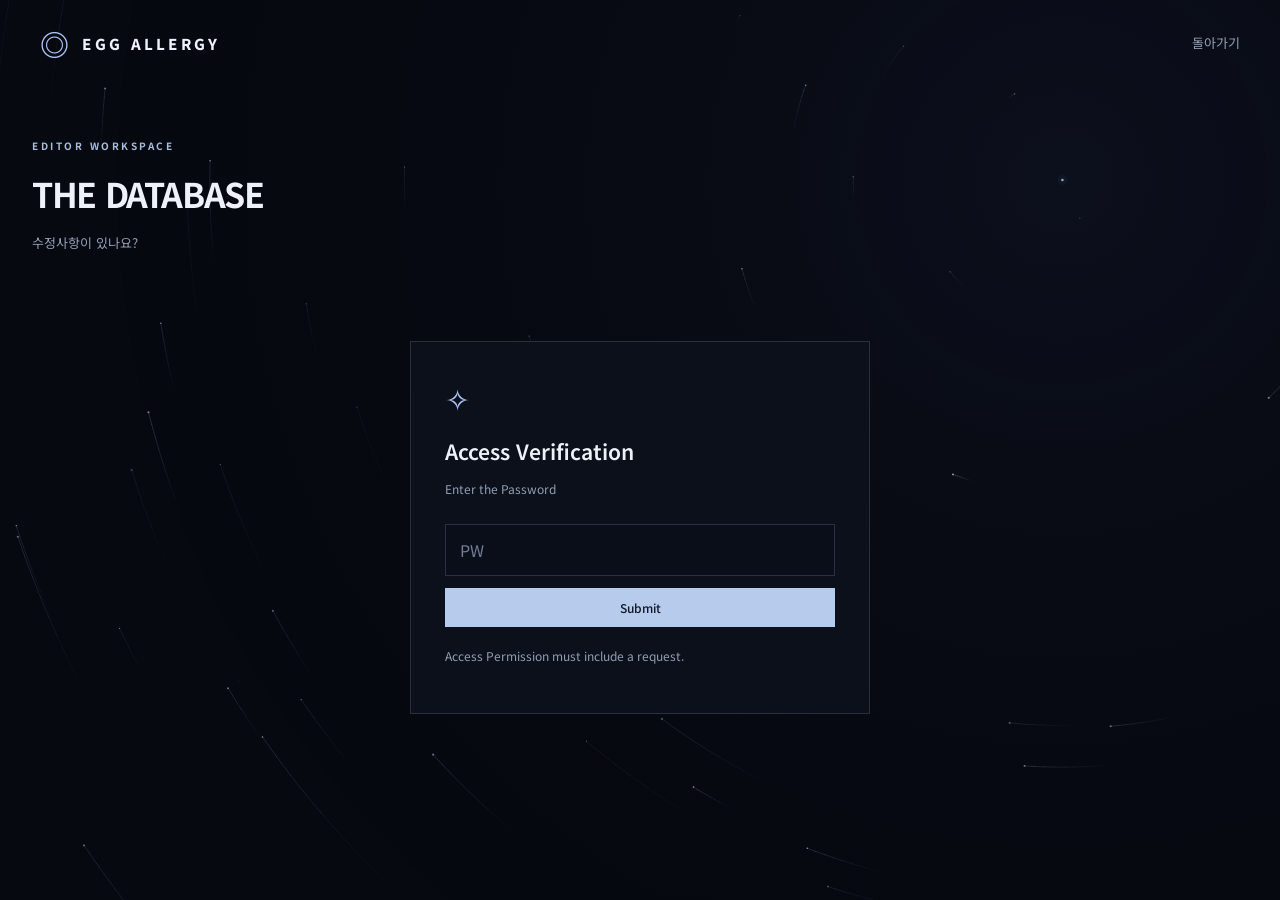
==== admin.html @ 76c4cc01 "Add files via upload" ====
<!doctype html>
<html lang="ko">
<head>
  <meta charset="UTF-8">
  <meta name="viewport" content="width=device-width, initial-scale=1">
  <meta name="theme-color" content="#090b14">

  <title>EGG ALLERGY - DATABASE</title>

  <link rel="stylesheet" href="./style.css">

  <script defer src="./api.js"></script>
  <script defer src="./admin.js"></script>
  <script defer src="./starfield.js"></script>
</head>

<body>
    <canvas id="starfield",aria-hidden="true"></canvas>


  <header class="site-header">
    <a class="brand" href="./index.html">
      <span class="brand-symbol" aria-hidden="true">◎</span>
      EGG ALLERGY
    </a>

    <a class="nav-link" href="./index.html">돌아가기</a>
  </header>

  <main class="admin-page">
    <section class="admin-heading">
      <span class="eyebrow">EDITOR WORKSPACE</span>
      <h1>THE DATABASE</h1>
      <p class="muted">
        수정사항이 있나요?
      </p>
    </section>

    <p id="adminStatus" class="status-message" role="status"></p>

    <section id="loginPanel" class="login-panel">
      <div class="panel-icon" aria-hidden="true">✧</div>

      <h2>Access Verification</h2>

      <p class="muted">
        Enter the Password
      </p>

      <form id="loginForm" class="login-form">
        <label class="sr-only" for="passwordInput">
          PW
        </label>

        <input
          id="passwordInput"
          type="password"
          placeholder="PW"
          autocomplete="current-password"
          maxlength="1024"
          required
        >

        <button id="loginButton" class="primary-button" type="submit">
          Submit
        </button>
      </form>

      <p class="small muted">
        Access Permission must include a request.
      </p>
    </section>

    <section id="editorPanel" hidden>
      <div class="editor-toolbar">
        <div class="toolbar-group">
          <button id="addButton" class="primary-button" type="button">
            + New Row
          </button>

          <button id="reloadButton" class="secondary-button" type="button">
            Reload
          </button>

          <div class="table-sort-controls">
  <label for="tableSort">Sort by</label>

  <select id="tableSort" class="table-sort-select">
    <option value="risk-desc">Upper Level</option>
    <option value="risk-asc">Bottom Level</option>
    <option value="name-asc">Name</option>
  </select>

  <button
    id="applySortButton"
    class="secondary-button"
    type="button"
  >
    Apply
  </button>
</div>

        </div>

        <div class="toolbar-group">
          <span id="sessionInfo" class="session-info"></span>

          <button id="lockButton" class="secondary-button" type="button">
            Lock
          </button>
        </div>
      </div>

      <div class="table-help">
        <span>Aliases and Tags are distinguished by Comma(,)</span>
        <span>Please save each row.</span>
      </div>

      <div
        class="table-wrap"
        role="region"
        aria-label="Scroll Enabled"
        tabindex="0"
      >
        <table class="food-table">
          <thead>
            <tr>
              <th scope="col" class="number-column">ID</th>
              <th scope="col">Name</th>
              <th scope="col">Rank</th>
              <th scope="col">Aliases</th>
              <th scope="col">Tag</th>
              <th scope="col">Note</th>
              <th scope="col">Duty</th>
            </tr>
          </thead>

          <tbody id="foodTableBody"></tbody>
        </table>
      </div>

      <p id="tableSummary" class="small muted"></p>
    </section>
  </main>
</body>
</html>
---- style.css ----
@import url("https://fonts.googleapis.com/css2?family=Noto+Sans+KR:wght@400;500;600;700;800&display=swap");

:root {
  color-scheme: dark;

  --bg: #090b14;
  --panel: #121522;
  --panel-soft: #151928;

  --text: #f2f2f8;
  --muted: #959bb3;
  --line: rgba(188, 196, 235, 0.13);

  --accent: #b6a6ff;
  --accent-bright: #d5ccff;

  --danger: #ff8b9c;
  --warning: #ffbc80;
  --caution: #e7d77f;
  --safe: #8edbc4;
}

* {
  box-sizing: border-box;
}

[hidden] {
  display: none !important;
}

html {
  min-height: 100%;
}

body {
  margin: 0;
  min-height: 100vh;

  font-family:
    "Noto Sans KR",
    system-ui,
    -apple-system,
    sans-serif;

  background-color: var(--bg);
  color: var(--text);

  background-image:
    radial-gradient(
      1px 1px at 22px 35px,
      rgba(232, 232, 255, 0.24) 95%,
      transparent
    ),
    radial-gradient(
      1px 1px at 110px 125px,
      rgba(232, 232, 255, 0.16) 95%,
      transparent
    );

  background-size: 230px 230px, 310px 310px;
}

button,
input,
textarea,
select {
  font: inherit;
}

button,
a,
input,
textarea,
select {
  -webkit-tap-highlight-color: transparent;
}

button {
  cursor: pointer;
}

button:disabled {
  opacity: 0.5;
  cursor: not-allowed;
}

a {
  color: inherit;
  text-decoration: none;
}

button,
a,
input,
textarea,
select {
  outline-offset: 5px;
}

:focus-visible {
  outline: 2px solid var(--accent);
}

.space-glow {
  position: fixed;
  z-index: -1;
  pointer-events: none;
  border-radius: 50%;
  filter: blur(85px);
}

.glow-one {
  width: min(560px, 80vw);
  height: 430px;
  top: -220px;
  left: calc(50% - 280px);
  background: rgba(109, 77, 203, 0.19);
}

.glow-two {
  width: 280px;
  height: 280px;
  bottom: 4%;
  right: 2%;
  background: rgba(49, 81, 154, 0.1);
}

.site-header {
  max-width: 1360px;
  margin: 0 auto;
  padding: 28px 40px;

  display: flex;
  align-items: center;
  justify-content: space-between;
  gap: 20px;
}

.brand {
  display: inline-flex;
  align-items: center;
  gap: 10px;

  font-size: 15px;
  font-weight: 800;
  letter-spacing: 0.16em;
}

.brand-symbol {
  color: var(--accent);
  font-size: 29px;
  line-height: 1;
}

.nav-link {
  color: var(--muted);
  font-size: 13px;
  transition: color 0.2s;
}

.nav-link:hover {
  color: var(--text);
}

.search-page {
  width: min(760px, calc(100% - 40px));
  margin: 80px auto 0;
}

.hero {
  text-align: center;
}

.eyebrow {
  font-size: 10px;
  font-weight: 700;
  letter-spacing: 0.2em;
  color: var(--accent);
}

.hero h1 {
  margin: 22px 0 18px;

  font-size: clamp(32px, 5vw, 48px);
  font-weight: 600;
  line-height: 1.45;
  letter-spacing: -0.055em;
}

.hero h1 span {
  color: #c5c8d9;
}

.hero-description {
  margin: 0;
  color: var(--muted);
  font-size: 14px;
  line-height: 1.8;
}

.search-form {
  margin-top: 35px;
  padding: 10px 10px 10px 20px;

  display: flex;
  align-items: center;
  gap: 12px;

  border: 1px solid rgba(182, 166, 255, 0.24);
  border-radius: 20px;

  background: rgba(22, 25, 40, 0.92);

  box-shadow:
    0 20px 70px rgba(0, 0, 0, 0.22),
    inset 0 1px 0 rgba(255, 255, 255, 0.03);

  transition: border-color 0.2s, box-shadow 0.2s;
}

.search-form:focus-within {
  border-color: rgba(182, 166, 255, 0.6);
  box-shadow: 0 0 0 4px rgba(182, 166, 255, 0.06);
}

.search-icon {
  color: var(--accent);
  font-size: 29px;
}

.search-form input {
  flex: 1;
  width: 0;
  min-width: 0;
  padding: 12px 0;

  border: none;
  outline: none;
  background: transparent;
  color: var(--text);
  font-size: 15px;
}

input::placeholder,
textarea::placeholder {
  color: #757d96;
}

.search-submit {
  flex-shrink: 0;
  width: 44px;
  height: 44px;

  border: none;
  border-radius: 13px;

  background: var(--accent);
  color: #201832;

  font-size: 26px;
  font-weight: 600;
  transition: background 0.2s, transform 0.2s;
}

.search-submit:hover {
  background: var(--accent-bright);
  transform: translateY(-1px);
}

.search-meta {
  display: flex;
  justify-content: space-between;
  align-items: center;
  gap: 12px;

  padding: 13px 7px;
  color: var(--muted);
  font-size: 11px;
}

.text-button {
  padding: 0;
  border: none;
  background: transparent;
  color: var(--muted);
  font-size: inherit;
}

.text-button:hover {
  color: var(--accent-bright);
}

.results {
  margin-top: 34px;
  animation: appear 0.35s ease;
}

.section-heading {
  margin: 0 4px 13px;

  display: flex;
  align-items: center;
  justify-content: space-between;
  gap: 12px;

  font-size: 11px;
}

.best-card,
.empty-card {
  border: 1px solid var(--line);
  border-radius: 22px;

  background:
    linear-gradient(
      135deg,
      rgba(182, 166, 255, 0.05),
      transparent 65%
    ),
    var(--panel);

  padding: 30px;
}

.result-topline {
  display: flex;
  justify-content: space-between;
  align-items: center;
  gap: 16px;
}

.result-caption {
  color: var(--muted);
  font-size: 12px;
}

.best-card h2 {
  margin: 22px 0 16px;
  font-size: clamp(32px, 6vw, 48px);
  line-height: 1.3;
  letter-spacing: -0.05em;
  overflow-wrap: anywhere;
}

.result-note {
  margin: 0;
  color: #b9bfd2;
  font-size: 14px;
  line-height: 1.9;
  white-space: pre-wrap;
  overflow-wrap: anywhere;
}

.grade-badge {
  display: inline-flex;
  align-items: center;
  padding: 6px 11px;

  border: 1px solid currentColor;
  border-radius: 8px;

  font-size: 11px;
  font-weight: 600;
}

.grade-danger {
  color: var(--danger);
  background: rgba(255, 139, 156, 0.06);
}

.grade-warning {
  color: var(--warning);
  background: rgba(255, 188, 128, 0.06);
}

.grade-caution {
  color: var(--caution);
  background: rgba(231, 215, 127, 0.06);
}

.grade-safe {
  color: var(--safe);
  background: rgba(142, 219, 196, 0.06);
}

.tag-list {
  display: flex;
  flex-wrap: wrap;
  gap: 7px;
  margin-top: 22px;
}

.tag {
  max-width: 100%;
  padding: 6px 10px;
  border-radius: 7px;
  background: rgba(255, 255, 255, 0.04);
  color: #a7adc4;
  font-size: 11px;
  overflow-wrap: anywhere;
}

.result-disclaimer {
  margin: 24px 0 0;
  padding-top: 17px;
  border-top: 1px solid var(--line);
  color: var(--muted);
  font-size: 10px;
  line-height: 1.8;
}

.related-section {
  margin-top: 28px;
}

.related-section h3 {
  margin: 0 0 13px;
  color: #b6bdd2;
  font-size: 12px;
  font-weight: 500;
}

.related-list {
  display: flex;
  flex-wrap: wrap;
  gap: 9px;
}

.related-button {
  max-width: 100%;

  display: inline-flex;
  align-items: center;
  gap: 14px;

  padding: 12px 15px;
  border: 1px solid var(--line);
  border-radius: 11px;

  background: rgba(20, 24, 39, 0.8);
  color: #c8ccdc;
  font-size: 13px;
  text-align: left;
  overflow-wrap: anywhere;

  transition: background 0.2s, border-color 0.2s;
}

.related-button:hover {
  background: #1b2034;
  border-color: rgba(182, 166, 255, 0.4);
}

.related-button span:last-child {
  color: var(--accent);
}

.empty-card {
  text-align: center;
  padding: 40px 24px;
}

.empty-symbol {
  color: var(--accent);
  font-size: 34px;
}

.empty-card h2 {
  font-size: 20px;
  font-weight: 500;
}

.empty-card p {
  color: var(--muted);
  font-size: 13px;
  line-height: 1.8;
}

.site-footer {
  padding: 55px 20px 30px;
  text-align: center;
  color: #727b95;
  font-size: 10px;
}

/* 편집 페이지 */

.admin-page {
  width: min(1320px, calc(100% - 64px));
  margin: 45px auto 70px;
}

.admin-heading h1 {
  margin: 14px 0 10px;
  font-size: clamp(26px, 4vw, 34px);
  letter-spacing: -0.04em;
}

.admin-heading p {
  font-size: 13px;
  line-height: 1.8;
}

.status-message {
  min-height: 22px;
  margin: 20px 0;
  font-size: 13px;
  color: var(--accent-bright);
  line-height: 1.8;
}

.status-message.error {
  color: var(--danger);
}

.login-panel {
  max-width: 460px;
  margin: 45px auto;
  padding: 34px;

  border: 1px solid var(--line);
  border-radius: 20px;
  background: var(--panel);
}

.panel-icon {
  color: var(--accent);
  font-size: 30px;
}

.login-panel h2 {
  margin: 16px 0 10px;
  font-size: 21px;
  font-weight: 600;
}

.login-panel p {
  font-size: 12px;
  line-height: 1.8;
}

.login-form {
  display: grid;
  gap: 12px;
  margin: 24px 0 18px;
}

.login-form input {
  width: 100%;
  padding: 13px 14px;
  border: 1px solid var(--line);
  border-radius: 10px;
  background: #0c0f1a;
  color: var(--text);
}

.primary-button,
.secondary-button,
.row-button {
  padding: 10px 14px;
  border: 1px solid transparent;
  border-radius: 9px;
  font-size: 12px;
  font-weight: 500;
}

.primary-button {
  background: var(--accent);
  color: #201832;
}

.primary-button:hover:not(:disabled) {
  background: var(--accent-bright);
}

.secondary-button {
  border-color: var(--line);
  background: var(--panel);
  color: #c7cce0;
}

.secondary-button:hover:not(:disabled) {
  background: #1c2135;
}

.editor-toolbar,
.toolbar-group {
  display: flex;
  align-items: center;
  flex-wrap: wrap;
  gap: 10px;
}

.editor-toolbar {
  justify-content: space-between;
  margin: 26px 0 18px;
}

.session-info {
  color: var(--muted);
  font-size: 11px;
}

.table-help {
  display: flex;
  flex-wrap: wrap;
  justify-content: space-between;
  gap: 8px;
  margin-bottom: 12px;
  color: var(--muted);
  font-size: 11px;
}

.table-wrap {
  overflow: auto;
  max-height: 68vh;

  border: 1px solid var(--line);
  border-radius: 12px;
  background: #10131f;
}

.food-table {
  width: 100%;
  min-width: 1100px;

  border-collapse: separate;
  border-spacing: 0;
  table-layout: fixed;

  font-size: 12px;
}

.food-table th {
  position: sticky;
  top: 0;
  z-index: 1;

  padding: 14px 12px;

  border-bottom: 1px solid var(--line);
  border-right: 1px solid var(--line);

  background: #1a1e2f;
  color: #b8bfd5;
  text-align: left;
  font-size: 11px;
  font-weight: 500;
}

.food-table th:nth-child(1) {
  width: 58px;
}

.food-table th:nth-child(2) {
  width: 170px;
}

.food-table th:nth-child(3) {
  width: 100px;
}

.food-table th:nth-child(4),
.food-table th:nth-child(5) {
  width: 180px;
}

.food-table th:nth-child(6) {
  width: 260px;
}

.food-table th:nth-child(7) {
  width: 145px;
}

.food-table td {
  padding: 6px;
  vertical-align: top;

  border-bottom: 1px solid var(--line);
  border-right: 1px solid var(--line);
}

.food-table th:last-child,
.food-table td:last-child {
  border-right: none;
}

.food-table tbody tr:last-child td {
  border-bottom: none;
}

.food-table tbody tr:hover {
  background: rgba(182, 166, 255, 0.025);
}

.food-table tbody tr.dirty {
  background: rgba(182, 166, 255, 0.055);
}

.food-table .row-number {
  padding-top: 18px;
  text-align: center;
  color: var(--muted);
}

.cell-input {
  display: block;
  width: 100%;
  min-height: 42px;
  padding: 10px 8px;

  border: 1px solid transparent;
  border-radius: 5px;

  background: transparent;
  color: #dbe0ee;
  font-size: 12px;
}

textarea.cell-input {
  resize: vertical;
  min-height: 64px;
  line-height: 1.7;
}

.cell-input:focus {
  border-color: rgba(182, 166, 255, 0.5);
  background: #191e30;
  outline: none;
}

select.cell-input {
  background-color: #111522;
}

.row-actions {
  display: flex;
  gap: 5px;
  padding-top: 4px;
}

.row-button {
  padding: 8px 9px;
  background: #26243c;
  color: var(--accent-bright);
}

.row-button.delete {
  background: rgba(255, 139, 156, 0.07);
  color: var(--danger);
}

.muted {
  color: var(--muted);
}

.small {
  font-size: 11px;
}

.sr-only {
  position: absolute;
  width: 1px;
  height: 1px;
  padding: 0;
  margin: -1px;
  overflow: hidden;
  clip: rect(0, 0, 0, 0);
  white-space: nowrap;
  border: 0;
}

@keyframes appear {
  from {
    opacity: 0;
    transform: translateY(8px);
  }

  to {
    opacity: 1;
    transform: translateY(0);
  }
}

@media (max-width: 640px) {
  .site-header {
    padding: 22px 20px;
  }

  .brand {
    font-size: 13px;
  }

  .nav-link {
    font-size: 11px;
  }

  .search-page {
    margin-top: 60px;
  }

  .hero-description {
    font-size: 12px;
  }

  .search-form {
    margin-top: 27px;
    padding-left: 14px;
    gap: 8px;
  }

  .search-form input {
    font-size: 13px;
  }

  .best-card {
    padding: 24px 21px;
  }

  .admin-page {
    width: calc(100% - 32px);
    margin-top: 30px;
  }

  .login-panel {
    padding: 25px;
  }

  .editor-toolbar {
    align-items: flex-start;
    gap: 16px;
  }
}

@media (prefers-reduced-motion: reduce) {
  *,
  *::before,
  *::after {
    animation: none !important;
    transition: none !important;
  }
}

/* ──────────────────────────────
   각진 인터페이스 + 별 일주운동 배경
   ────────────────────────────── */

:root {
  --bg: #070910;
  --panel: #101420;
  --panel-soft: #151b28;

  --text: #edf1fa;
  --muted: #929eb5;

  --accent: #abc4f5;
  --accent-bright: #d5e4ff;

  --line: rgba(174, 195, 230, 0.18);
}

/* 기존 점 형태의 별 배경 제거 */
body {
  position: relative;
  isolation: isolate;

  background-color: var(--bg);
  background-image: none;
}

/* 움직이는 우주 배경 */
#starfield {
  position: fixed;
  inset: 0;
  z-index: 0;

  display: block;
  width: 100%;
  height: 100%;

  pointer-events: none;
}

/* 기존 장식은 사용하지 않음 */
.space-glow {
  display: none;
}

/* 배경 위에 실제 콘텐츠 배치 */
.site-header,
.search-page,
.admin-page,
.site-footer {
  position: relative;
  z-index: 1;
}

/* 기존 모서리를 각지게 변경 */
.search-form,
.search-submit,
.best-card,
.empty-card,
.grade-badge,
.tag,
.related-button,
.login-panel,
.login-form input,
.primary-button,
.secondary-button,
.row-button,
.table-wrap,
.cell-input {
  border-radius: 0;
}

/* 헤더 */
.site-header {
  padding-top: 25px;
  padding-bottom: 25px;
}

.brand {
  letter-spacing: 0.22em;
}

.brand-symbol {
  color: var(--accent);
}

.nav-link {
  padding: 8px 0;
  border-bottom: 1px solid transparent;
}

.nav-link:hover {
  border-bottom-color: var(--accent);
}

/* 메인 문구 */
.eyebrow {
  color: #a7bddf;
  letter-spacing: 0.25em;
}

.hero h1 {
  font-weight: 500;
}

.hero h1 span {
  color: #bec9dd;
}

.hero-description {
  color: #9aa8bf;
}

/* 검색창 */
.search-form {
  padding: 9px 9px 9px 19px;

  border: 1px solid rgba(174, 195, 230, 0.3);

  background: rgba(13, 18, 29, 0.9);
  backdrop-filter: blur(12px);
  -webkit-backdrop-filter: blur(12px);

  box-shadow: 0 15px 45px rgba(0, 0, 0, 0.22);
}

.search-form:focus-within {
  border-color: #adc8f6;
  box-shadow:
    0 0 0 1px rgba(173, 200, 246, 0.1),
    0 15px 45px rgba(0, 0, 0, 0.25);
}

.search-submit {
  width: 45px;
  height: 45px;

  background: #b7cced;
  color: #101827;
}

.search-submit:hover {
  background: #d4e3fb;
  transform: none;
}

/* 큰 검색 결과 */
.best-card,
.empty-card {
  position: relative;
  overflow: hidden;

  border: 1px solid var(--line);
  background: rgba(12, 17, 28, 0.93);

  backdrop-filter: blur(14px);
  -webkit-backdrop-filter: blur(14px);

  box-shadow: 0 18px 50px rgba(0, 0, 0, 0.2);
}

/* 위쪽 얇은 강조선 */
.best-card::before {
  content: "";

  position: absolute;
  top: 0;
  left: 0;

  width: 76px;
  height: 2px;

  background: var(--accent);
}

.best-card h2 {
  font-weight: 500;
}

.result-caption {
  letter-spacing: 0.06em;
}

.result-note {
  color: #bac7da;
}

.result-disclaimer {
  color: #8e9bb0;
}

/* 등급 */
.grade-badge {
  padding: 6px 12px;
  border-width: 1px;
}

/* 태그 */
.tag {
  border: 1px solid rgba(174, 195, 230, 0.1);
  background: rgba(174, 195, 230, 0.035);
  color: #aebed5;
}

/* 연관 검색어 */
.related-button {
  padding: 13px 16px;

  background: rgba(13, 18, 29, 0.9);
  border-color: rgba(174, 195, 230, 0.18);
}

.related-button:hover {
  background: rgba(28, 39, 58, 0.95);
  border-color: rgba(174, 195, 230, 0.55);
}

.related-button span:last-child {
  color: #b7ccef;
}

/* 편집 로그인 */
.login-panel {
  border: 1px solid var(--line);
  background: rgba(12, 17, 28, 0.95);

  backdrop-filter: blur(12px);
  -webkit-backdrop-filter: blur(12px);
}

.login-form input {
  border-color: rgba(174, 195, 230, 0.2);
  background: #090e18;
}

.primary-button {
  background: #b7cced;
  color: #101827;
}

.primary-button:hover:not(:disabled) {
  background: #d4e3fb;
}

.secondary-button {
  background: rgba(16, 23, 36, 0.95);
  border-color: var(--line);
}

.secondary-button:hover:not(:disabled) {
  background: #202d43;
}

/* 엑셀형 편집 표 */
.table-wrap {
  border-color: rgba(174, 195, 230, 0.22);
  background: #0d1320;
}

.food-table th {
  background: #192335;
  color: #c1cfe3;

  border-color: rgba(174, 195, 230, 0.18);
}

.food-table td {
  border-color: rgba(174, 195, 230, 0.12);
}

.food-table tbody tr:hover {
  background: rgba(171, 196, 245, 0.035);
}

.food-table tbody tr.dirty {
  background: rgba(171, 196, 245, 0.075);
}

.cell-input {
  color: #e0e8f5;
}

.cell-input:focus {
  background: #1a263a;
  border-color: #91add7;
}

select.cell-input {
  background-color: #101827;
}

.row-button {
  background: #24334b;
  color: #d0e0fa;
}

/* 드래그 선택 색 */
::selection {
  background: rgba(171, 196, 245, 0.3);
  color: #ffffff;
}

@media (max-width: 640px) {
  .search-form {
    padding-left: 13px;
  }

  .best-card,
  .empty-card {
    padding: 25px 20px;
  }
}

/* ──────────────────────────────
   연관 검색어: 이어지는 세로 리스트
   ────────────────────────────── */

.related-section {
  margin-top: 32px;
}

.related-section h3 {
  margin: 0 0 15px;
  padding: 0 2px;

  color: #aebbd0;
  font-size: 12px;
  font-weight: 500;
  letter-spacing: 0.02em;
}

/* 개별 블록 대신 하나로 이어지는 목록 */
.related-list {
  display: flex;
  flex-direction: column;
  gap: 0;

  border-top: 1px solid rgba(174, 195, 230, 0.2);
  border-bottom: 1px solid rgba(174, 195, 230, 0.2);

  background: rgba(9, 14, 24, 0.55);
}

/* 행 사이에만 구분선 */
.related-item + .related-item {
  border-top: 1px solid rgba(174, 195, 230, 0.11);
}

.related-button {
  position: relative;

  display: flex;
  align-items: center;
  justify-content: space-between;
  gap: 20px;

  width: 100%;
  max-width: none;
  min-height: 64px;

  margin: 0;
  padding: 18px 16px;

  border: none;
  border-radius: 0;

  background: transparent;
  box-shadow: none;

  color: #d4deed;
  font-size: 14px;
  text-align: left;

  transition: background 0.18s ease;
}

.related-button:hover {
  border: none;
  background: rgba(171, 196, 245, 0.055);
}

/* 키보드 선택 표시가 다른 행에 가리지 않도록 */
.related-button:focus-visible {
  z-index: 1;
  outline: 2px solid var(--accent);
  outline-offset: -2px;
}

.related-name {
  flex: 1;
  min-width: 0;

  color: #d4deed;
  font-weight: 400;
  line-height: 1.6;
  overflow-wrap: anywhere;
}

/* 오른쪽 등급 + 화살표 */
.related-meta {
  display: inline-flex;
  align-items: center;
  flex-shrink: 0;
  gap: 18px;
}

/* 기존 span 색상 규칙보다 우선 적용 */
.related-button .related-grade {
  display: inline-flex;
  align-items: center;
  justify-content: flex-start;
  gap: 7px;

  min-width: 43px;

  border: none;
  background: transparent;

  font-size: 11px;
  font-weight: 500;
  white-space: nowrap;
}

/* 등급 앞의 작은 점 */
.related-grade::before {
  content: "";

  width: 4px;
  height: 4px;

  border-radius: 50%;
  background: currentColor;
}

.related-button .related-grade.grade-danger {
  color: var(--danger);
}

.related-button .related-grade.grade-warning {
  color: var(--warning);
}

.related-button .related-grade.grade-caution {
  color: var(--caution);
}

.related-button .related-grade.grade-safe {
  color: var(--safe);
}

.related-button .related-arrow {
  color: #71819c;
  font-size: 14px;

  transition:
    color 0.18s ease,
    transform 0.18s ease;
}

.related-button:hover .related-arrow {
  color: #c6d9fa;
  transform: translate(2px, -2px);
}

@media (max-width: 640px) {
  .related-button {
    min-height: 60px;
    padding: 16px 12px;
    gap: 12px;

    font-size: 13px;
  }

  .related-meta {
    gap: 12px;
  }
}

/* 대표 음식의 등급 설명 */
.grade-description {
  max-width: 420px;

  margin: 10px 0 0 auto;

  color: #9baac0;
  font-size: 11px;
  font-weight: 400;
  line-height: 1.8;
  text-align: right;

  word-break: keep-all;
  overflow-wrap: anywhere;
}

@media (max-width: 640px) {
  .grade-description {
    max-width: 100%;
    font-size: 10px;
  }
}

/* ──────────────────────────────
   입력 중 추천 검색어
   ────────────────────────────── */

.search-form {
  position: relative;
}

/* 아래 검색 결과보다 추천 목록을 위에 표시 */
.hero {
  position: relative;
  z-index: 3;
}

.suggestion-panel {
  position: absolute;
  top: calc(100% + 8px);
  left: -1px;
  right: -1px;
  z-index: 20;

  overflow: hidden;

  border: 1px solid rgba(174, 195, 230, 0.28);
  border-radius: 0;

  background: #0c121e;

  box-shadow: 0 20px 45px rgba(0, 0, 0, 0.4);

  text-align: left;
}

.suggestion-heading {
  display: flex;
  align-items: center;
  justify-content: space-between;
  gap: 12px;

  padding: 12px 16px;

  border-bottom: 1px solid rgba(174, 195, 230, 0.15);

  color: #8fa0ba;
  font-size: 10px;
  letter-spacing: 0.03em;
}

.suggestion-heading span:last-child {
  color: #72819b;
}

#searchSuggestions {
  max-height: 330px;
  overflow-y: auto;
  overscroll-behavior: contain;
}

.suggestion-option {
  display: flex;
  align-items: center;
  justify-content: space-between;
  gap: 18px;

  min-height: 54px;
  padding: 15px 16px;

  color: #d4deed;
  cursor: pointer;

  transition: background 0.15s ease;
}

.suggestion-option + .suggestion-option {
  border-top: 1px solid rgba(174, 195, 230, 0.1);
}

.suggestion-option:hover,
.suggestion-option[aria-selected="true"] {
  background: #1a263a;
}

.suggestion-name {
  min-width: 0;

  font-size: 13px;
  line-height: 1.6;
  overflow-wrap: anywhere;
}

.suggestion-grade {
  display: inline-flex;
  align-items: center;
  flex-shrink: 0;
  gap: 7px;

  min-width: 42px;

  border: none;
  background: transparent;

  font-size: 11px;
  white-space: nowrap;
}

.suggestion-grade::before {
  content: "";

  width: 4px;
  height: 4px;

  border-radius: 50%;
  background: currentColor;
}

@media (max-width: 640px) {
  .suggestion-heading {
    padding: 11px 13px;
  }

  .suggestion-heading span:last-child {
    display: none;
  }

  .suggestion-option {
    min-height: 51px;
    padding: 13px;
  }
}

/* 편집 표 정렬 메뉴 */
.table-sort-controls {
  display: flex;
  align-items: center;
  flex-wrap: wrap;
  gap: 8px;
}

.table-sort-controls label {
  margin-left: 6px;

  color: var(--muted);
  font-size: 11px;
}

.table-sort-select {
  min-height: 39px;
  padding: 8px 30px 8px 12px;

  border: 1px solid var(--line);
  border-radius: 0;

  background: #101827;
  color: #c7d4e8;

  font-size: 12px;
  cursor: pointer;
}

.table-sort-select:focus-visible {
  outline: 2px solid var(--accent);
  outline-offset: 2px;
}

@media (max-width: 640px) {
  .table-sort-controls {
    width: 100%;
  }

  .table-sort-controls label {
    margin-left: 0;
  }
}
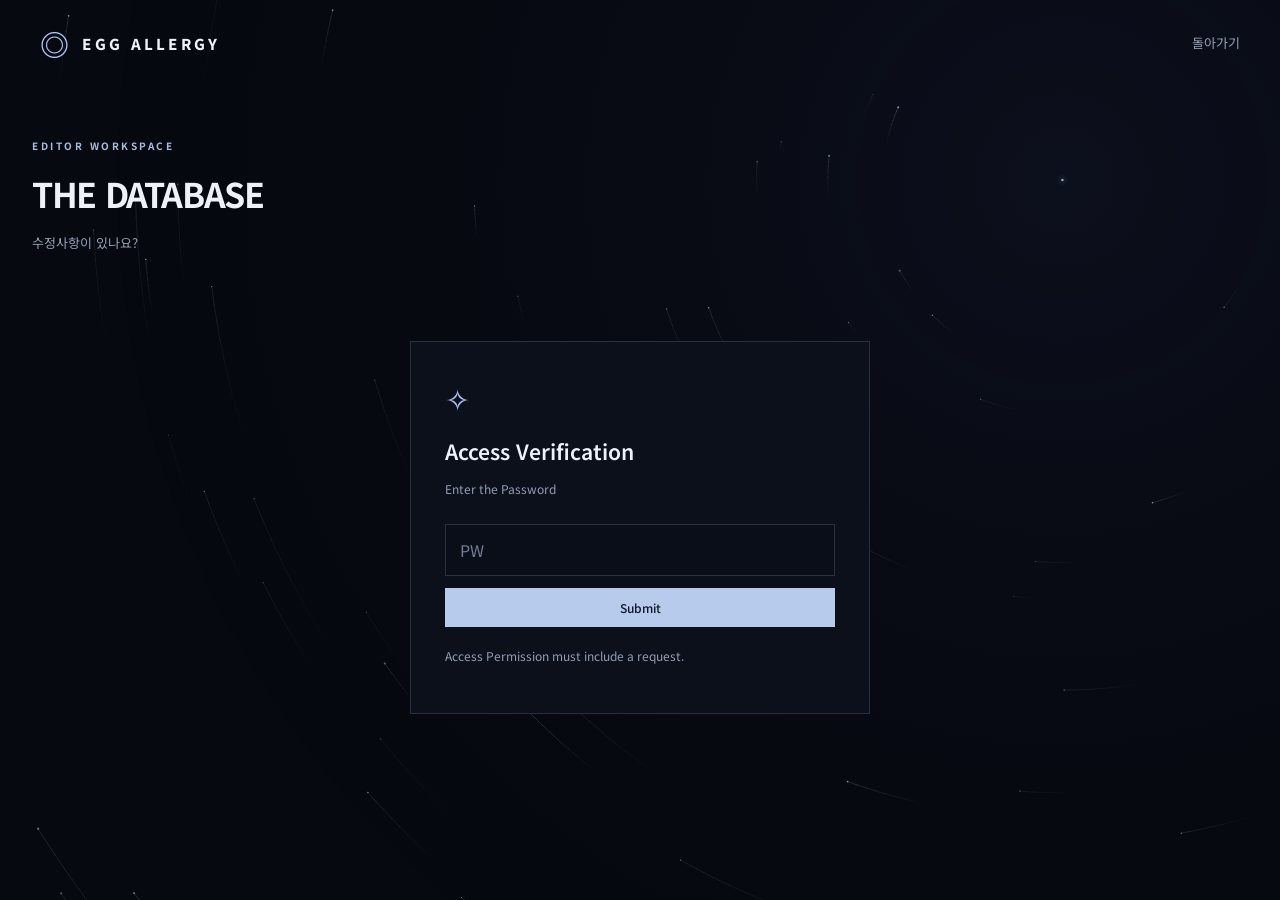
==== commit 8b954abc: "Refactor admin.html structure and content" ====
--- a/admin.html
+++ b/admin.html
@@ -15,7 +15,7 @@
 </head>
 
 <body>
-    <canvas id="starfield",aria-hidden="true"></canvas>
+    <canvas id="starfield" aria-hidden="true"></canvas>
 
 
   <header class="site-header">
@@ -139,7 +139,68 @@
         </table>
       </div>
 
-      <p id="tableSummary" class="small muted"></p>
+            <p id="tableSummary" class="small muted"></p>
+
+      <!-- 방문자가 제출한 음식 제안 -->
+      <section
+        class="admin-suggestions"
+        aria-labelledby="suggestionsHeading"
+      >
+        <div class="editor-toolbar">
+          <div>
+            <h2 id="suggestionsHeading">Suggestions</h2>
+
+            <p class="small muted">
+              Please register items, and complete the duty.
+            </p>
+          </div>
+
+          <button
+            id="reloadSuggestionsButton"
+            class="secondary-button"
+            type="button"
+          >
+            Refresh
+          </button>
+        </div>
+
+        <p
+          id="suggestionsStatus"
+          class="status-message"
+          role="status"
+          aria-live="polite"
+        ></p>
+
+        <div
+          class="table-wrap"
+          role="region"
+          aria-label="음식 제안 목록 — 가로 스크롤 가능"
+          tabindex="0"
+        >
+          <table class="food-table suggestions-table">
+            <thead>
+              <tr>
+                <th scope="col">Item</th>
+                <th scope="col">Description</th>
+                <th scope="col">Date Suggested</th>
+                <th scope="col">Process</th>
+              </tr>
+            </thead>
+
+            <tbody id="suggestionsTableBody">
+              <tr>
+                <td colspan="4">
+                  Not loaded yet.
+                </td>
+              </tr>
+            </tbody>
+          </table>
+        </div>
+
+        <p id="suggestionsSummary" class="small muted"></p>
+      </section>
+    </section>
+
     </section>
   </main>
 </body>
